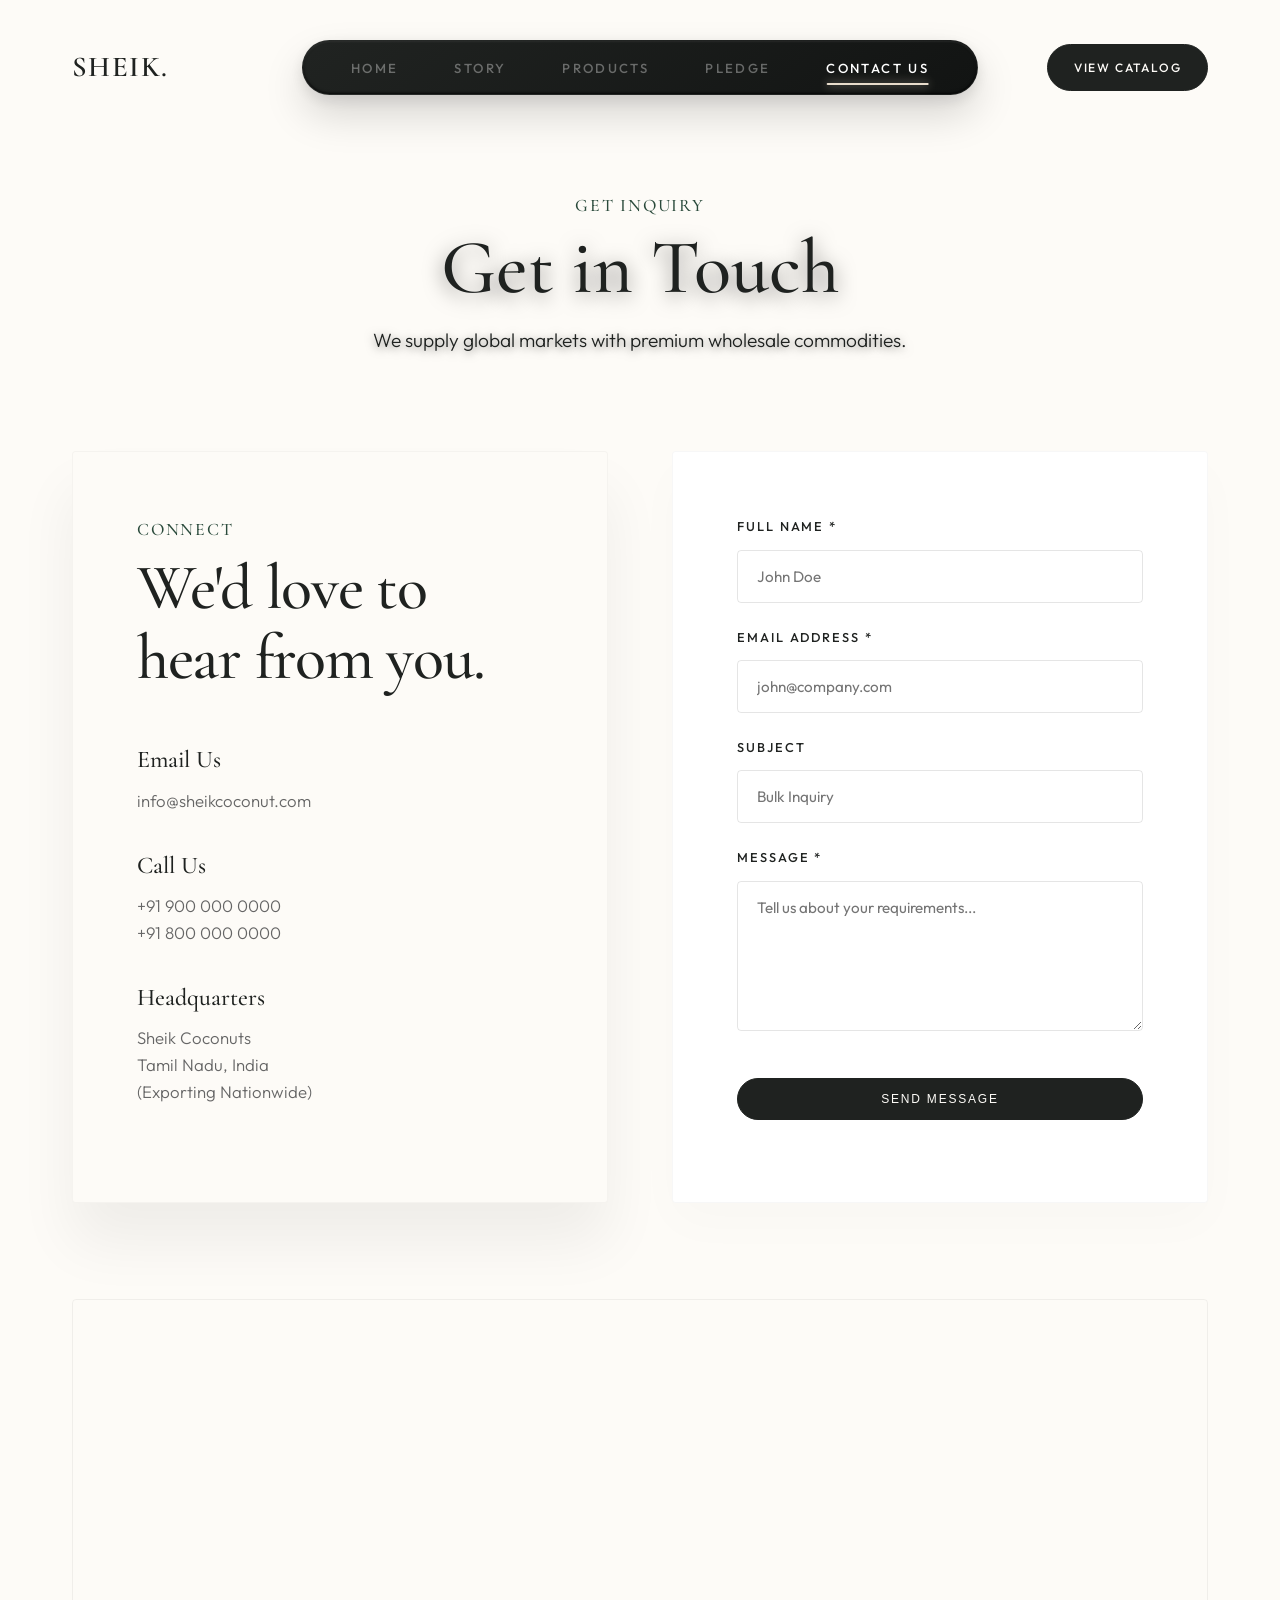
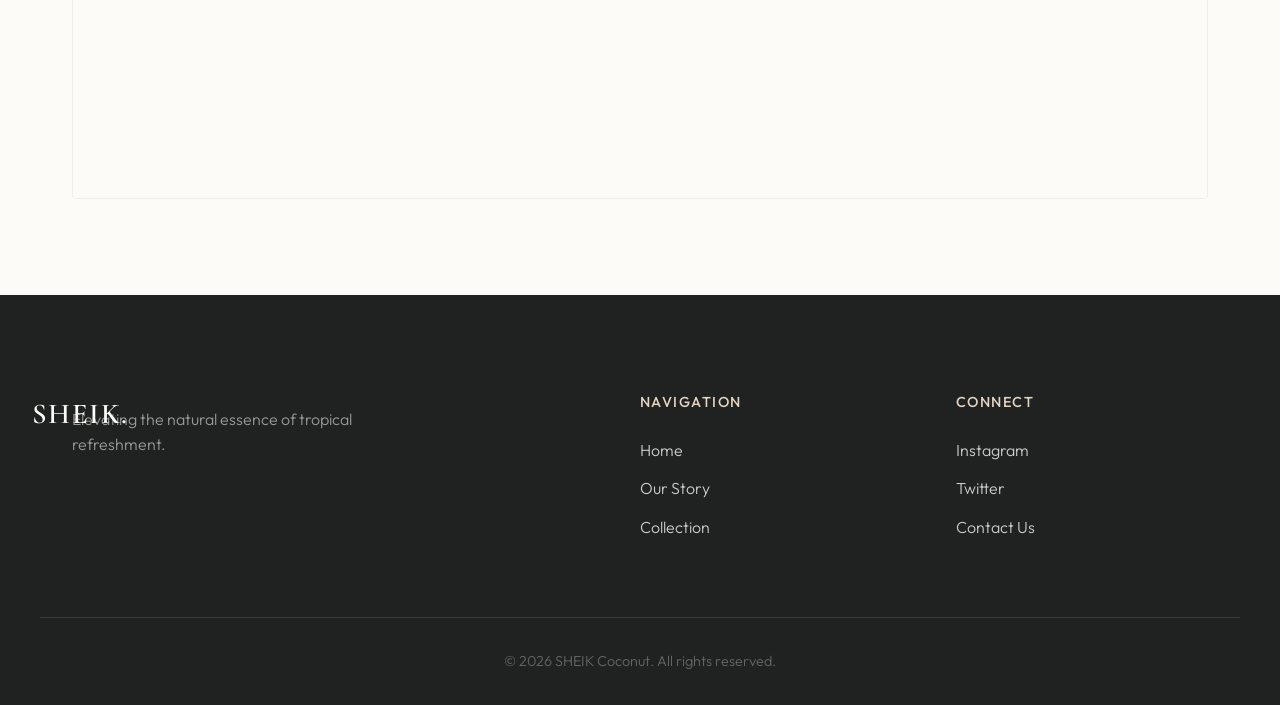
==== contact.html @ ab348db4 "new website sheik coconut" ====
<!DOCTYPE html>
<html lang="en">
<head>
    <meta charset="UTF-8">
    <meta name="viewport" content="width=device-width, initial-scale=1.0">
    <title>Contact Us — SHEIK Coconut</title>
    <meta name="description" content="Get in touch with Sheik Coconut for bulk orders, wholesale inquiries, and partnerships.">
    <!-- Google Fonts for Typography -->
    <link rel="preconnect" href="https://fonts.googleapis.com">
    <link rel="preconnect" href="https://fonts.gstatic.com" crossorigin>
    <link href="https://fonts.googleapis.com/css2?family=Cormorant+Garamond:wght@300;400;500;600;700&family=Outfit:wght@300;400;500;600&display=swap" rel="stylesheet">
    <link rel="stylesheet" href="style.css">
    <style>
        .contact-hero {
            padding: 12rem 0 6rem 0;
            background-color: var(--clr-bg);
            text-align: center;
        }
        .contact-grid {
            display: grid;
            grid-template-columns: 1fr 1fr;
            gap: 4rem;
            margin-bottom: 6rem;
        }
        .contact-info {
            padding: 4rem;
            background-color: #fdfbf7;
            border-radius: 4px;
            border: 1px solid rgba(0,0,0,0.03);
            text-align: left;
        }
        .contact-form {
            padding: 4rem;
            background-color: #fff;
            border-radius: 4px;
            border: 1px solid rgba(0,0,0,0.03);
            box-shadow: 0 20px 50px rgba(0,0,0,0.02);
        }
        .form-group {
            margin-bottom: 1.5rem;
            text-align: left;
        }
        .form-group label {
            display: block;
            font-family: var(--font-body);
            font-size: 0.8rem;
            text-transform: uppercase;
            letter-spacing: 0.15em;
            color: var(--clr-text);
            margin-bottom: 0.8rem;
            font-weight: 500;
        }
        .form-control {
            width: 100%;
            padding: 1rem 1.2rem;
            border: 1px solid rgba(0,0,0,0.1);
            border-radius: 4px;
            font-family: var(--font-body);
            font-size: 0.95rem;
            background-color: transparent;
            transition: border-color var(--trans-default), box-shadow var(--trans-default);
            color: var(--clr-text);
        }
        .form-control:focus {
            outline: none;
            border-color: var(--clr-accent);
            box-shadow: 0 0 0 3px rgba(34, 46, 38, 0.05); /* accent color glow */
        }
        textarea.form-control {
            min-height: 150px;
            resize: vertical;
        }
        .map-container {
            width: 100%;
            height: 500px;
            border-radius: 4px;
            overflow: hidden;
            margin-bottom: 6rem;
            border: 1px solid rgba(0,0,0,0.05);
        }
        .map-container iframe {
            width: 100%;
            height: 100%;
            border: none;
        }
        .contact-details-list {
            list-style: none;
            padding: 0;
            margin: 0;
            margin-top: 3rem;
        }
        .contact-details-list li {
            margin-bottom: 2rem;
            font-size: 1.05rem;
            color: #666;
            line-height: 1.6;
        }
        .contact-details-list strong {
            color: var(--clr-text);
            font-family: var(--font-heading);
            font-size: 1.5rem;
            font-weight: 500;
            display: block;
            margin-bottom: 0.5rem;
        }
        .submit-btn {
            width: 100%;
            text-align: center;
            cursor: pointer;
            margin-top: 1rem;
        }
        .success-msg, .error-msg {
            display: none;
            padding: 1rem;
            margin-bottom: 1.5rem;
            border-radius: 4px;
            font-size: 0.9rem;
            text-align: center;
        }
        .success-msg { background-color: #e6f4ea; color: #1e4620; border: 1px solid #cce8d6; }
        .error-msg { background-color: #fce8e6; color: #c5221f; border: 1px solid #fad2cf; }
        
        @media (max-width: 900px) {
            .contact-grid { grid-template-columns: 1fr; gap: 2rem; }
            .contact-info, .contact-form { padding: 2.5rem 1.5rem; }
            .contact-hero { padding: 10rem 0 4rem 0; }
        }
    </style>
</head>
<body>

    <!-- Header -->
    <header class="site-header">
        <div class="header-container">
            <div class="logo">
                <a href="index.html">SHEIK.</a>
            </div>
            <nav class="pill-nav">
                <ul>
                    <li><a href="index.html">Home</a></li>
                    <li><a href="story.html">Story</a></li>
                    <li><a href="product.html">Products</a></li>
                    <li><a href="companyValue.html">Pledge</a></li>
                    <li><a href="contact.html" class="active">Contact Us</a></li>
                </ul>
            </nav>
            <div class="header-cta">
                <a href="product.html" class="btn-primary">View Catalog</a>
            </div>
        </div>
    </header>

    <main>
        <section class="contact-hero">
            <div class="container text-center">
                <span class="eyebrow fade-up">Get Inquiry</span>
                <h1 class="hero-title fade-up delay-1">Get in Touch</h1>
                <p class="hero-subtitle fade-up delay-2">We supply global markets with premium wholesale commodities.</p>
            </div>
        </section>

        <section class="contact-section scroll-reveal fade-up delay-3">
            <div class="container">
                <div class="contact-grid">
                    
                    <!-- Contact Information -->
                    <div class="contact-info soft-shadow">
                        <span class="eyebrow">Connect</span>
                        <h2 class="section-title">We'd love to hear from you.</h2>
                        <ul class="contact-details-list">
                            <li>
                                <div>
                                    <strong>Email Us</strong>
                                    info@sheikcoconut.com<br>
                                </div>
                            </li>
                            <li>
                                <div>
                                    <strong>Call Us</strong>
                                    +91 900 000 0000<br>
                                    +91 800 000 0000
                                </div>
                            </li>
                            <li>
                                <div>
                                    <strong>Headquarters</strong>
                                    Sheik Coconuts<br>
                                   Tamil Nadu, India<br>
                                    (Exporting Nationwide)
                                </div>
                            </li>
                        </ul>
                    </div>

                    <!-- Contact Form -->
                    <div class="contact-form">
                        <div id="form-messages"></div>
                        <form id="contactForm" action="contact.php" method="POST">
                            <div class="form-group">
                                <label for="name">Full Name *</label>
                                <input type="text" id="name" name="name" class="form-control" required placeholder="John Doe">
                            </div>
                            <div class="form-group">
                                <label for="email">Email Address *</label>
                                <input type="email" id="email" name="email" class="form-control" required placeholder="john@company.com">
                            </div>
                            <div class="form-group">
                                <label for="subject">Subject</label>
                                <input type="text" id="subject" name="subject" class="form-control" placeholder="Bulk Inquiry">
                            </div>
                            <div class="form-group">
                                <label for="message">Message *</label>
                                <textarea id="message" name="message" class="form-control" required placeholder="Tell us about your requirements..."></textarea>
                            </div>
                            <button type="submit" class="btn-primary submit-btn">Send Message</button>
                        </form>
                    </div>

                </div>

                <!-- Google Maps Embed pinned location -->
                <div class="map-container scroll-reveal">
                    <!-- Embedded Kerala Location - generic beautiful mapping -->
                    <iframe src="https://www.google.com/maps/embed?pb=!1m18!1m12!1m3!1d4013063.268713214!2d74.19519119643444!3d10.536768783477839!2m3!1f0!2f0!3f0!3m2!1i1024!2i768!4f13.1!3m3!1m2!1s0x3b0812ffd49cdb11%3A0x7e8ede071422baa8!2sKerala!5e0!3m2!1sen!2sin!4v1700000000000!5m2!1sen!2sin" allowfullscreen="" loading="lazy" referrerpolicy="no-referrer-when-downgrade"></iframe>
                </div>

            </div>
        </section>

    </main>

    <!-- Footer -->
    <footer class="site-footer">
        <div class="container footer-grid">
            <div class="footer-brand">
                <div class="logo">SHEIK.</div>
                <p>Elevating the natural essence of tropical refreshment.</p>
            </div>
            <div class="footer-links">
                <h4>Navigation</h4>
                <ul>
                    <li><a href="index.html">Home</a></li>
                    <li><a href="story.html">Our Story</a></li>
                    <li><a href="product.html">Collection</a></li>
                </ul>
            </div>
            <div class="footer-contact">
                <h4>Connect</h4>
                <ul>
                    <li><a href="#">Instagram</a></li>
                    <li><a href="#">Twitter</a></li>
                    <li><a href="contact.html">Contact Us</a></li>
                </ul>
            </div>
        </div>
        <div class="container footer-bottom">
            <p>&copy; 2026 SHEIK Coconut. All rights reserved.</p>
        </div>
    </footer>

    <script src="main.js"></script>
    <script>
        // Simple form submission script with UX feedback
        const form = document.getElementById('contactForm');
        const formMessages = document.getElementById('form-messages');

        form.addEventListener('submit', function(e) {
            e.preventDefault();
            const formData = new FormData(form);

            fetch('contact.php', {
                method: 'POST',
                body: formData
            })
            .then(response => response.text())
            .then(data => {
                formMessages.innerHTML = '<div class="success-msg" style="display:block;">Thank you! Your message has been sent successfully. We will get back to you shortly.</div>';
                form.reset();
            })
            .catch(error => {
                formMessages.innerHTML = '<div class="error-msg" style="display:block;">Sorry, there was an error sending your message. Please try again later.</div>';
            });
        });
    </script>
</body>
</html>
---- style.css ----
/* ==========================================================================
   CSS Variables & Global Settings
   ========================================================================== */
   :root {
    /* Colors */
    --clr-bg: #FDFBF7;
    --clr-bg-dark: #1F2220;
    --clr-text: #1F2220;
    --clr-text-light: #FDFBF7;
    --clr-accent: #2A4A3B; /* Tropical Green */
    --clr-sand: #E6D5C3;
    --clr-earth: #4A3728;
    
    /* Typography */
    --font-heading: 'Cormorant Garamond', serif;
    --font-body: 'Outfit', sans-serif;
    
    /* Spacing & Sizes */
    --section-pad: 8rem 0;
    --container-w: 1200px;
    
    /* Transitions */
    --ease-smooth: cubic-bezier(0.25, 1, 0.5, 1);
    --trans-default: 0.4s var(--ease-smooth);
    --trans-slow: 0.8s var(--ease-smooth);
}

/* ==========================================================================
   Reset & Base Styles
   ========================================================================== */
* {
    margin: 0;
    padding: 0;
    box-sizing: border-box;
}

html {
    scroll-behavior: smooth;
    scroll-padding-top: 120px;
    font-size: 16px;
}

body {
    background-color: var(--clr-bg);
    color: var(--clr-text);
    font-family: var(--font-body);
    font-weight: 300;
    line-height: 1.6;
    overflow-x: hidden;
    -webkit-font-smoothing: antialiased;
}

h1, h2, h3, h4, .logo, .eyebrow {
    font-family: var(--font-heading);
    font-weight: 500;
}

a {
    text-decoration: none;
    color: inherit;
}

ul {
    list-style: none;
}

.container {
    max-width: var(--container-w);
    margin: 0 auto;
    padding: 0 2rem;
}

.section-spacing {
    padding: var(--section-pad);
}

.dark-bg {
    background-color: var(--clr-bg-dark);
    color: var(--clr-text-light);
}

/* ==========================================================================
   Typography Classes
   ========================================================================== */
.section-title {
    font-size: clamp(2.5rem, 5vw, 4rem);
    line-height: 1.1;
    margin-bottom: 1.5rem;
    letter-spacing: -0.02em;
}

.eyebrow {
    display: block;
    font-size: 1.1rem;
    color: var(--clr-accent);
    text-transform: uppercase;
    letter-spacing: 0.1em;
    margin-bottom: 0.5rem;
}
.dark-bg .eyebrow {
    color: var(--clr-sand);
}

.section-body {
    font-size: 1.1rem;
    color: #555;
    margin-bottom: 2rem;
    max-width: 500px;
}

/* ==========================================================================
   Header & Premium Pill Navigation
   ========================================================================== */
.site-header {
    position: fixed;
    top: 0;
    left: 0;
    width: 100%;
    padding: 2.5rem 0;
    z-index: 1000;
    transition: padding var(--trans-default);
    pointer-events: none; /* Let clicks pass behind header spacing */
}

.site-header.scrolled {
    padding: 1.5rem 0;
}

.header-container {
    max-width: var(--container-w);
    margin: 0 auto;
    padding: 0 2rem;
    display: flex;
    justify-content: center; /* Absolutely center the pill */
    align-items: center;
    position: relative;
    pointer-events: auto; /* Re-enable clicks for items inside */
}

/* Float logo completely left */
.logo {
    font-family: var(--font-heading);
    font-size: 1.8rem;
    font-weight: 600;
    letter-spacing: 0.05em;
    position: absolute;
    left: 2rem;
}

.logo a {
    color: var(--clr-text);
    text-decoration: none;
    transition: color var(--trans-default);
}

/* Premium Pill Style Container */
.pill-nav {
    background: linear-gradient(145deg, rgba(28, 31, 29, 0.98) 0%, rgba(13, 15, 14, 0.98) 100%);
    backdrop-filter: blur(25px);
    -webkit-backdrop-filter: blur(25px);
    border-radius: 50px;
    padding: 0.85rem 3rem;
    box-shadow: 
        inset 0 1px 2px rgba(255, 255, 255, 0.08), /* soft top reflection */
        inset 0 -1px 3px rgba(0, 0, 0, 0.8), /* dark bottom edge depth */
        0 20px 40px rgba(0, 0, 0, 0.15), /* drop shadow */
        0 5px 15px rgba(0, 0, 0, 0.1);
    border: 1px solid rgba(255, 255, 255, 0.04);
}

.pill-nav ul {
    display: flex;
    gap: 3.5rem;
    list-style: none;
    align-items: center;
    margin: 0;
    padding: 0;
}

.pill-nav a {
    font-family: var(--font-body);
    font-size: 0.82rem;
    font-weight: 500;
    text-transform: uppercase;
    letter-spacing: 0.18em;
    color: rgba(255, 255, 255, 0.35); /* Dim inactive state */
    text-decoration: none;
    position: relative;
    padding: 0.5rem 0;
    transition: color 0.4s cubic-bezier(0.25, 1, 0.5, 1);
}

/* Luxury active state highlight (Glowing under-tab) */
.pill-nav a::after {
    content: '';
    position: absolute;
    bottom: -1px;
    left: 50%;
    transform: translateX(-50%);
    width: 0;
    height: 2px;
    background: #E8DCCB; /* Soft warm-sand glow matching Sheik luxury constraints */
    box-shadow: 0 0 10px rgba(232, 220, 203, 0.7);
    transition: width 0.4s cubic-bezier(0.25, 1, 0.5, 1), opacity 0.4s;
    opacity: 0;
    border-radius: 2px;
}

.pill-nav a:hover {
    color: rgba(255, 255, 255, 0.75);
}

.pill-nav a.active {
    color: #ffffff;
}

.pill-nav a.active::after,
.pill-nav a:hover::after {
    width: 100%;
    opacity: 1;
}

/* Floating CTA button right side */
.header-cta {
    position: absolute;
    right: 2rem;
}

.btn-primary {
    display: inline-block;
    padding: 0.8rem 1.6rem;
    background-color: var(--clr-text);
    color: var(--clr-bg);
    border: 1px solid var(--clr-text);
    font-size: 0.75rem;
    font-weight: 500;
    text-transform: uppercase;
    letter-spacing: 0.15em;
    border-radius: 50px;
    transition: all 0.4s var(--ease-smooth);
    text-decoration: none;
}

.btn-primary:hover {
    background-color: transparent;
    color: var(--clr-text);
    transform: translateY(-2px);
}

/* Pages using dark heroes override the logo and CTA styling easily: */
.dark-header .logo a { color: var(--clr-bg); }
.dark-header .btn-primary { background-color: var(--clr-bg); color: var(--clr-text); border-color: var(--clr-bg); }
.dark-header .btn-primary:hover { background-color: transparent; color: var(--clr-bg); }

/* Responsive adjustments */
@media (max-width: 1150px) {
    .header-cta { display: none; } /* Hide CTA to prevent nav collision */
    .pill-nav { padding: 0.85rem 2rem; }
    .pill-nav ul { gap: 2rem; }
}

@media (max-width: 800px) {
    .pill-nav { padding: 0.8rem 1.2rem; }
    .pill-nav ul { gap: 1.2rem; }
    .pill-nav a { font-size: 0.65rem; letter-spacing: 0.12em; }
}

@media (max-width: 600px) {
    .logo { display: none; } /* Complete focus on the elegant pill on tiny screens */
    .header-container { padding: 0 1rem; }
}

/* ==========================================================================
   Hero & Canvas Sequence
   ========================================================================== */
/* The hero container determines how long the scroll animation lasts */
.hero {
    height: 500vh; /* Adjust length of scroll sequence */
    position: relative;
}

/* Canvas is pinned to screen while scrolling through hero */
.canvas-container {
    position: sticky;
    top: 0;
    left: 0;
    width: 100%;
    height: 100vh;
    overflow: hidden;
    background-color: var(--clr-bg);
    z-index: 1;
}

/* Add a very subtle overlay so text pops better on imagery */
.canvas-container::after {
    content: '';
    position: absolute;
    inset: 0;
    background: linear-gradient(180deg, rgba(0,0,0,0.3) 0%, rgba(0,0,0,0.05) 50%, rgba(0,0,0,0.4) 100%);
    pointer-events: none;
    z-index: 2;
}

#hero-canvas {
    width: 100%;
    height: 100%;
    object-fit: cover;
    display: block;
}

.hero-content-wrapper {
    position: fixed;
    top: 0;
    left: 0;
    width: 100%;
    height: 100vh;
    pointer-events: none;
    z-index: 10;
}

.hero-text-block {
    position: absolute;
    top: 30%;
    left: 10%;
    color: #fff;
    opacity: 0;
    transform: translateY(30px);
    transition: opacity 0.6s ease-out, transform 0.6s ease-out;
    max-width: 500px;
}

.hero-text-block.visible {
    opacity: 1;
    transform: translateY(0);
}

.hero-title {
    font-size: clamp(3rem, 6vw, 5rem);
    line-height: 1.05;
    margin-bottom: 1rem;
    text-shadow: 0 4px 20px rgba(0,0,0,0.5);
}

.hero-title-small {
    font-size: clamp(2rem, 4vw, 3rem);
    line-height: 1.1;
    margin-bottom: 0.5rem;
    text-shadow: 0 2px 10px rgba(0,0,0,0.5);
}

.hero-subtitle {
    font-size: 1.2rem;
    font-weight: 300;
    text-shadow: 0 2px 10px rgba(0,0,0,0.5);
}

/* Positioning variants for different sequence frames */
.hero-text-block.bottom-right {
    top: auto;
    bottom: 20%;
    left: auto;
    right: 10%;
    text-align: right;
}

.scroll-indicator {
    position: absolute;
    bottom: 40px;
    left: 50%;
    transform: translateX(-50%);
    z-index: 10;
    color: #fff;
    font-size: 0.8rem;
    text-transform: uppercase;
    letter-spacing: 0.2em;
    display: flex;
    flex-direction: column;
    align-items: center;
    gap: 15px;
    opacity: 0.8;
}

.scroll-line {
    width: 1px;
    height: 60px;
    background-color: rgba(255,255,255,0.3);
    position: relative;
    overflow: hidden;
}

.scroll-line::after {
    content: '';
    position: absolute;
    top: 0;
    left: 0;
    width: 100%;
    height: 30%;
    background-color: #fff;
    animation: scrollLine 2s cubic-bezier(0.77, 0, 0.175, 1) infinite;
}

@keyframes scrollLine {
    0% { transform: translateY(-100%); }
    100% { transform: translateY(300%); }
}

/* ==========================================================================
   Layout Styles (About, Product, Company)
   ========================================================================== */
.dual-col {
    display: grid;
    grid-template-columns: 1fr 1fr;
    gap: 6rem;
    align-items: center;
}

.link-btn {
    display: inline-block;
    padding-bottom: 0.3rem;
    border-bottom: 1px solid var(--clr-text);
    text-transform: uppercase;
    font-size: 0.9rem;
    letter-spacing: 0.1em;
    transition: color var(--trans-default), border-color var(--trans-default);
}

.link-btn:hover {
    color: var(--clr-accent);
    border-color: var(--clr-accent);
}

/* Glassmorphism Panel */
.glass-panel {
    background: rgba(255, 255, 255, 0.4);
    backdrop-filter: blur(20px);
    -webkit-backdrop-filter: blur(20px);
    border: 1px solid rgba(255, 255, 255, 0.5);
    padding: 4rem;
    border-radius: 2px;
    box-shadow: 0 20px 40px rgba(0, 0, 0, 0.05);
    position: relative;
    z-index: 2;
    aspect-ratio: 4/5;
    display: flex;
    align-items: center;
    justify-content: center;
    text-align: center;
}

.visual-inner h3 {
    font-size: 4rem;
    color: var(--clr-accent);
}

.about-visual {
    position: relative;
}

.decoration-circle {
    position: absolute;
    top: -10%;
    right: -10%;
    width: 300px;
    height: 300px;
    border-radius: 50%;
    background: linear-gradient(135deg, var(--clr-sand) 0%, transparent 100%);
    opacity: 0.4;
    z-index: 1;
}

/* Products Grid */
.products-grid {
    display: grid;
    grid-template-columns: repeat(auto-fit, minmax(400px, 1fr));
    gap: 3rem;
    margin-top: 5rem;
}

.product-card {
    position: relative;
    cursor: pointer;
}

.card-image-wrapper {
    width: 100%;
    aspect-ratio: 3/4;
    overflow: hidden;
    margin-bottom: 2rem;
    background-color: #2C2C2C; /* Placeholder for image */
    position: relative;
}

.mock-product {
    width: 100%;
    height: 100%;
    background-size: cover;
    background-position: center;
    transition: transform 0.8s var(--ease-smooth);
}

.product-card:hover .mock-product {
    transform: scale(1.05);
}

/* Placeholder gradients for products */
.pure-edition { background: linear-gradient(45deg, #1A201A, #3A4A3A); }
.reserve-edition { background: linear-gradient(45deg, #2C201A, #4A3A2A); }

.card-title {
    font-size: 2rem;
    margin-bottom: 0.5rem;
}

.card-desc {
    color: #999;
    margin-bottom: 1.5rem;
}

.card-action {
    font-size: 0.8rem;
    text-transform: uppercase;
    letter-spacing: 0.1em;
    position: relative;
    padding-bottom: 4px;
}

.card-action::after {
    content: '';
    position: absolute;
    bottom: 0;
    left: 0;
    width: 0;
    height: 1px;
    background-color: var(--clr-sand);
    transition: width var(--trans-default);
}

.product-card:hover .card-action::after {
    width: 100%;
}

/* ==========================================================================
   Company Pledge / Values Section (Editorial Asymmetry)
   ========================================================================== */
.pledge-editorial-section {
    position: relative;
    background-color: var(--clr-bg);
    overflow: hidden;
    padding-bottom: 8rem;
}

.pledge-editorial-container {
    display: flex;
    flex-direction: column;
    align-items: flex-end; /* Aligns the text box to the right */
    position: relative;
}

/* Image acts as a full-width banner so it isn't cropped */
.pledge-image-block {
    position: relative;
    width: 100%;
    z-index: 1;
}

.pledge-img {
    width: 100%;
    height: auto; /* Uses proper aspect ratio of the image natively */
    display: block;
    border-radius: 4px; /* Optional subtle curve for elegance */
}

/* Accent block shifts position slightly to match new layout */
.pledge-img-accent {
    position: absolute;
    top: -20px;
    right: -20px;
    width: 200px;
    height: 200px;
    background-color: var(--clr-sand);
    z-index: -1;
}

/* Offset text block heavily upwards overlapping bottom-right of the image */
.pledge-text-block {
    position: relative;
    z-index: 2;
    margin-top: -12rem; /* Drags it up over the image */
    margin-right: 0;
    width: 90%;
    max-width: 700px;
}

.pledge-text-inner {
    background-color: rgba(253, 251, 247, 0.95);
    backdrop-filter: blur(20px);
    -webkit-backdrop-filter: blur(20px);
    padding: 5rem 4rem;
    border: 1px solid rgba(0,0,0,0.03);
}

.pledge-intro {
    font-size: 1.15rem;
    color: #666;
    margin-bottom: 3.5rem;
    line-height: 1.7;
}

/* Hover Expanding Grid */
.pledge-list {
    display: flex;
    flex-direction: column;
}

.pledge-list-item {
    display: flex;
    gap: 2.5rem;
    padding: 2.5rem 0;
    border-top: 1px solid rgba(0,0,0,0.1);
    transition: transform var(--trans-default), opacity var(--trans-default);
    cursor: default;
}

.pledge-list-item:nth-last-child(1) {
    border-bottom: 1px solid rgba(0,0,0,0.1);
}

.pledge-number {
    font-family: var(--font-heading);
    font-size: 1.6rem;
    color: var(--clr-sand);
    font-weight: 500;
    transition: color var(--trans-default), transform var(--trans-default);
}

.pledge-item-content {
    flex: 1;
}

.pledge-item-content h4 {
    font-size: 1.4rem;
    color: var(--clr-text);
    margin-bottom: 0.8rem;
    transition: color var(--trans-default);
}

.pledge-item-content p {
    font-size: 1rem;
    color: #777;
    line-height: 1.6;
}

/* Interactions */
.pledge-list:hover .pledge-list-item {
    opacity: 0.4;
}

.pledge-list .pledge-list-item:hover {
    opacity: 1;
    transform: translateX(10px);
}

.pledge-list-item:hover .pledge-number {
    color: var(--clr-accent);
    transform: scale(1.1);
}

.pledge-list-item:hover .pledge-item-content h4 {
    color: var(--clr-accent);
}

@media (max-width: 900px) {
    .pledge-editorial-container {
        grid-template-columns: 1fr;
    }
    
    .pledge-text-block {
        margin-left: 0;
        margin-top: -5rem;
    }
    
    .pledge-text-inner {
        padding: 3rem 2rem;
    }
}

/* ==========================================================================
   Footer
   ========================================================================== */
.site-footer {
    background-color: var(--clr-bg-dark);
    color: var(--clr-text-light);
    padding: 6rem 0 2rem;
}

.footer-grid {
    display: grid;
    grid-template-columns: 2fr 1fr 1fr;
    gap: 4rem;
    margin-bottom: 4rem;
}

.footer-brand p {
    margin-top: 1rem;
    color: #999;
    max-width: 300px;
}

.footer-links h4, .footer-contact h4 {
    font-family: var(--font-body);
    text-transform: uppercase;
    letter-spacing: 0.1em;
    font-size: 0.9rem;
    margin-bottom: 1.5rem;
    color: var(--clr-sand);
}

.footer-links ul li, .footer-contact ul li {
    margin-bottom: 0.8rem;
}

.footer-links a, .footer-contact a {
    color: #ccc;
    transition: color var(--trans-default);
}

.footer-links a:hover, .footer-contact a:hover {
    color: #fff;
}

.footer-bottom {
    padding-top: 2rem;
    border-top: 1px solid rgba(255,255,255,0.1);
    text-align: center;
    color: #666;
    font-size: 0.9rem;
}

/* ==========================================================================
   Animations & Scroll Reveals
   ========================================================================== */
.scroll-reveal {
    opacity: 0;
    transform: translateY(40px);
    transition: opacity 1s var(--ease-smooth), transform 1s var(--ease-smooth);
}

.scroll-reveal.in-view {
    opacity: 1;
    transform: translateY(0);
}

.delay-1 { transition-delay: 0.2s; }
.right-delay { transition-delay: 0.3s; }

.float-anim {
    animation: floating 6s ease-in-out infinite;
}

@keyframes floating {
    0% { transform: translateY(0px); }
    50% { transform: translateY(-15px); }
    100% { transform: translateY(0px); }
}

/* ==========================================================================
   Story Page Styles (story.html)
   ========================================================================== */
.story-hero {
    position: relative;
    width: 100%;
    height: 90vh;
    min-height: 600px;
    display: flex;
    align-items: center;
    justify-content: center;
    overflow: hidden;
}

.video-container {
    position: absolute;
    top: 0;
    left: 0;
    width: 100%;
    height: 100%;
    z-index: 1;
}

#story-video {
    width: 100%;
    height: 100%;
    object-fit: cover;
}

.video-overlay {
    position: absolute;
    inset: 0;
    background: linear-gradient(180deg, rgba(31,34,32,0.4) 0%, rgba(31,34,32,0.2) 50%, rgba(31,34,32,0.8) 100%);
    z-index: 2;
}

.static-hero {
    position: relative;
    z-index: 10;
    pointer-events: auto;
    width: 100%;
    height: auto;
}

.text-center { text-align: center; }
.text-left { text-align: left; }
.mx-auto { margin-left: auto; margin-right: auto; }
.mt-3 { margin-top: 1.5rem; }
.mt-4 { margin-top: 3rem; }
.mb-2 { margin-bottom: 1rem; }
.mb-4 { margin-bottom: 3rem; }
.pt-2 { padding-top: 1.5rem; }
.pb-4 { padding-bottom: 3rem; }
.italic { font-style: italic; }

.fade-up {
    opacity: 0;
    transform: translateY(30px);
    animation: fadeUpAnim 1.2s var(--ease-smooth) forwards;
}
.delay-1 { animation-delay: 0.2s; }
.delay-2 { animation-delay: 0.4s; }
.delay-3 { animation-delay: 0.6s; }

@keyframes fadeUpAnim {
    to { opacity: 1; transform: translateY(0); }
}

.editorial-text p {
    margin-bottom: 1.8rem;
    line-height: 1.8;
}

.drop-cap::first-letter {
    font-family: var(--font-heading);
    font-size: 4.5rem;
    float: left;
    line-height: 0.8;
    margin-right: 0.5rem;
    margin-top: 0.2rem;
    color: var(--clr-accent);
}

.elegant-list {
    display: grid;
    grid-template-columns: 1fr 1fr;
    gap: 2rem;
}

.elegant-list .glass-panel {
    padding: 3rem;
    aspect-ratio: auto;
    align-items: flex-start;
    justify-content: flex-start;
}

.check-list li {
    font-size: 1.2rem;
    margin-bottom: 1.2rem;
    position: relative;
    padding-left: 2rem;
}

.check-list li::before {
    content: '→';
    position: absolute;
    left: 0;
    color: var(--clr-sand);
    font-family: var(--font-heading);
}

.soft-shadow {
    box-shadow: 0 40px 60px rgba(0,0,0,0.06);
    background-color: #fff;
}

.typography-block {
    display: flex;
    flex-direction: column;
    justify-content: center;
    align-items: center;
    height: 100%;
    background: linear-gradient(135deg, var(--clr-bg) 0%, #fff 100%);
    padding: 4rem;
}

.giant-number {
    font-size: 10rem;
    line-height: 1;
    color: var(--clr-sand);
}

.giant-subtitle {
    font-family: var(--font-heading);
    font-size: 1.5rem;
    letter-spacing: 0.1em;
    text-transform: uppercase;
    color: var(--clr-accent);
}

.clean-list li {
    margin-bottom: 1.5rem;
    border-bottom: none;
    padding-bottom: 0;
}

.clean-list h4 {
    font-size: 1.3rem;
    color: var(--clr-accent);
    position: relative;
    display: inline-block;
}

.clean-list h4::after {
    content: '';
    position: absolute;
    bottom: -4px;
    left: 0;
    width: 30px;
    height: 1px;
    background-color: var(--clr-sand);
}

.manifesto-text {
    font-weight: 400;
    font-size: clamp(1.5rem, 3vw, 2.2rem);
    line-height: 1.5;
    max-width: 800px;
    margin: 0 auto;
    color: var(--clr-sand);
}

.border-bottom {
    border-bottom: 1px solid rgba(255,255,255,0.1);
}

/* ==========================================================================
   Product Page Styles (product.html)
   ========================================================================== */
.product-hero {
    position: relative;
    width: 100%;
    height: 85vh;
    min-height: 600px;
    display: flex;
    align-items: center;
    justify-content: center;
    overflow: hidden;
}

.dark-overlay {
    background: linear-gradient(180deg, rgba(20,20,20,0.6) 0%, rgba(20,20,20,0.5) 50%, rgba(20,20,20,0.9) 100%);
}

.max-w-800 {
    max-width: 800px;
    margin: 0 auto;
}

/* Wholesale Section */
.wholesale-highlight {
    padding: 5rem 0;
    border-bottom: 1px solid rgba(255,255,255,0.05);
}

.wholesale-grid {
    display: grid;
    grid-template-columns: repeat(auto-fit, minmax(300px, 1fr));
    gap: 3rem;
}

.highlight-card {
    background: rgba(255,255,255,0.03);
    border: 1px solid rgba(255,255,255,0.08);
    padding: 3.5rem 2.5rem;
    border-radius: 8px;
    transition: transform var(--trans-default), background var(--trans-default);
}

.highlight-card:hover {
    transform: translateY(-5px);
    background: rgba(255,255,255,0.06);
}

.highlight-icon {
    font-size: 2.5rem;
    color: var(--clr-sand);
    margin-bottom: 1.5rem;
    opacity: 0.8;
}

.highlight-title {
    font-size: 1.8rem;
    margin-bottom: 1rem;
    color: var(--clr-text-light);
}

/* Product Collection Rows */
.product-row {
    margin-bottom: 8rem;
}

.align-center {
    align-items: center;
}

.product-heading {
    font-size: clamp(2rem, 4vw, 3rem);
    line-height: 1.1;
    margin-bottom: 1rem;
}

/* Premium Carousel */
.carousel-container {
    width: 100%;
    aspect-ratio: 4/5;
    position: relative;
    border-radius: 8px;
    overflow: hidden;
    background: #f0f0f0;
}

.product-carousel {
    width: 100%;
    height: 100%;
    position: relative;
    overflow: hidden;
}

.carousel-track {
    display: flex;
    width: 100%;
    height: 100%;
    transition: transform 0.5s var(--ease-smooth);
}

.carousel-slide {
    min-width: 100%;
    height: 100%;
}

.carousel-slide img {
    width: 100%;
    height: 100%;
    object-fit: cover;
    object-position: center;
}

.carousel-btn {
    position: absolute;
    top: 50%;
    transform: translateY(-50%);
    background: rgba(255, 255, 255, 0.4);
    backdrop-filter: blur(5px);
    border: none;
    color: var(--clr-text);
    width: 40px;
    height: 40px;
    border-radius: 50%;
    cursor: pointer;
    display: flex;
    align-items: center;
    justify-content: center;
    font-size: 1rem;
    opacity: 0;
    transition: opacity 0.3s ease, background 0.3s ease;
}

.product-carousel:hover .carousel-btn {
    opacity: 1;
}

.carousel-btn:hover {
    background: rgba(255, 255, 255, 0.8);
}

.carousel-btn.prev {
    left: 10px;
}

.carousel-btn.next {
    right: 10px;
}

.carousel-nav {
    position: absolute;
    bottom: 20px;
    left: 50%;
    transform: translateX(-50%);
    display: flex;
    gap: 8px;
}

.carousel-dot {
    width: 8px;
    height: 8px;
    border-radius: 50%;
    background: rgba(255, 255, 255, 0.4);
    cursor: pointer;
    transition: background 0.3s ease, transform 0.3s ease;
}

.carousel-dot.active {
    background: #fff;
    transform: scale(1.3);
}

/* ==========================================================================
   3D Coverflow Carousel (index.html)
   ========================================================================== */
.coverflow-wrapper {
    overflow: hidden;
    padding: 2rem 0 4rem;
}

.coverflow-subtitle {
    margin-bottom: 3rem;
    max-width: 600px;
}

.coverflow-container {
    position: relative;
    width: 100%;
    height: 500px;
    perspective: 1200px;
    display: flex;
    justify-content: center;
    align-items: center;
    margin-top: 2rem;
}

.coverflow-track {
    position: relative;
    width: 320px;
    height: 440px;
    transform-style: preserve-3d;
}

.coverflow-card {
    position: absolute;
    top: 0;
    left: 0;
    width: 100%;
    height: 100%;
    background: rgba(30, 34, 32, 0.85);
    backdrop-filter: blur(12px);
    border: 1px solid rgba(255,255,255,0.06);
    border-radius: 16px;
    overflow: hidden;
    transition: transform 0.6s cubic-bezier(0.2, 0.8, 0.2, 1), opacity 0.6s ease, box-shadow 0.6s ease, filter 0.6s ease;
    display: flex;
    flex-direction: column;
    box-shadow: 0 15px 35px rgba(0,0,0,0.3);
    cursor: grab;
    user-select: none;
    will-change: transform, opacity;
}

.coverflow-card:active {
    cursor: grabbing;
}

.coverflow-card.active {
    box-shadow: 0 25px 60px rgba(0,0,0,0.6), 0 0 25px rgba(255,255,255,0.05); /* Premium soft glow */
    cursor: default;
}

/* Subtle Hover Lift for Active Card */
@media (hover: hover) {
    .coverflow-card.active:hover {
        transform: translateZ(20px) translateY(-8px) scale(1.02) !important; /* Forces slight popup on hover over active element */
    }
}

.cf-image-wrapper {
    width: 100%;
    height: 55%;
    position: relative;
    overflow: hidden;
    border-bottom: 1px solid rgba(255,255,255,0.05);
}

.cf-image-wrapper img {
    width: 100%;
    height: 100%;
    object-fit: cover;
    transition: transform 0.8s var(--ease-smooth);
    pointer-events: none; /* Prevents dragging the image itself instead of the card */
}

.coverflow-card.active:hover .cf-image-wrapper img {
    transform: scale(1.06);
}

.cf-content {
    padding: 1.5rem;
    flex-grow: 1;
    display: flex;
    flex-direction: column;
}

.cf-title {
    font-size: 1.4rem;
    margin-bottom: 0.4rem;
    color: var(--clr-text-light);
    letter-spacing: 0.02em;
}

.cf-desc {
    font-size: 0.9rem;
    color: rgba(255,255,255,0.6);
    margin-bottom: auto; /* Push btn to bottom */
    line-height: 1.5;
}

.cf-btn {
    align-self: flex-start;
    margin-top: 1.2rem;
    font-size: 0.85rem;
    text-transform: uppercase;
    letter-spacing: 0.08em;
    color: var(--clr-sand);
    border-bottom: 1px solid rgba(212, 196, 168, 0.4);
    padding-bottom: 3px;
    transition: color 0.3s ease, border-color 0.3s ease;
    text-decoration: none;
}

.cf-btn:hover {
    color: #fff;
    border-color: #fff;
}

.coverflow-navigation {
    display: flex;
    align-items: center;
    justify-content: center;
    gap: 2rem;
    margin-top: 1rem;
}

.cf-nav-btn {
    background: transparent;
    border: 1px solid rgba(255,255,255,0.15);
    color: #fff;
    width: 44px;
    height: 44px;
    border-radius: 50%;
    display: flex;
    align-items: center;
    justify-content: center;
    cursor: pointer;
    transition: background 0.3s, transform 0.3s, border-color 0.3s;
}

.cf-nav-btn:hover {
    background: rgba(255,255,255,0.08);
    border-color: rgba(255,255,255,0.3);
    transform: scale(1.05);
}

.cf-pagination {
    display: flex;
    gap: 10px;
}

.cf-dot {
    width: 8px;
    height: 8px;
    border-radius: 50%;
    background: rgba(255, 255, 255, 0.2);
    cursor: pointer;
    transition: background 0.3s ease, transform 0.3s ease;
}

.cf-dot.active {
    background: var(--clr-sand);
    transform: scale(1.3);
}

/* ==========================================================================
   Responsive
   ========================================================================== */
@media (max-width: 900px) {
    .dual-col, .company-grid {
        grid-template-columns: 1fr;
        gap: 4rem;
    }
    
    .footer-grid {
        grid-template-columns: 1fr 1fr;
    }
    
    .hero-title {
        font-size: 2.5rem;
    }

    .main-nav {
        display: none; /* simple hidden nav for mobile without JS for now */
    }
}

@media (max-width: 600px) {
    .footer-grid {
        grid-template-columns: 1fr;
        gap: 2rem;
    }
    
    .coverflow-container {
        height: 420px;
        perspective: 800px;
    }
    .coverflow-track {
        width: 260px;
        height: 380px;
    }
    .cf-title {
        font-size: 1.2rem;
    }
    
    .section-spacing {
        padding: 4rem 0;
    }
    
    .hero-text-block {
        left: 5%;
        right: 5%;
        top: 20%;
    }
    .hero-text-block.bottom-right {
        bottom: 15%;
    }
}
.visual-panel {
    position: relative;
    overflow: hidden;
    border-radius: 16px;
    aspect-ratio: 4/5;
    width: 100%;
    display: block;
    box-shadow: 0 30px 60px rgba(0, 0, 0, 0.12);
}

.coconut-img {
    position: absolute;
    top: 0;
    left: 0;
    width: 100%;
    height: 100%;
    object-fit: cover;
    object-position: center;
    display: block;
    transition: transform 0.8s var(--ease-smooth);
}

.visual-panel:hover .coconut-img {
    transform: scale(1.04);
}

/* Badge overlay — resets all inherited .glass-panel sizing */
.visual-inner.glass-panel {
    position: absolute;
    bottom: 28px;
    left: 28px;
    /* Override base glass-panel layout overrides */
    aspect-ratio: unset;
    padding: 1.2rem 1.8rem;
    display: inline-flex;
    flex-direction: column;
    align-items: flex-start;
    justify-content: flex-start;
    border-radius: 8px;
    z-index: 3;
}

.visual-inner.glass-panel h3 {
    font-size: 2.2rem;
    line-height: 1;
    color: var(--clr-accent);
    margin-bottom: 0.1rem;
}

.visual-inner.glass-panel p {
    font-size: 0.85rem;
    text-transform: uppercase;
    letter-spacing: 0.1em;
    color: var(--clr-text);
    margin: 0;
}
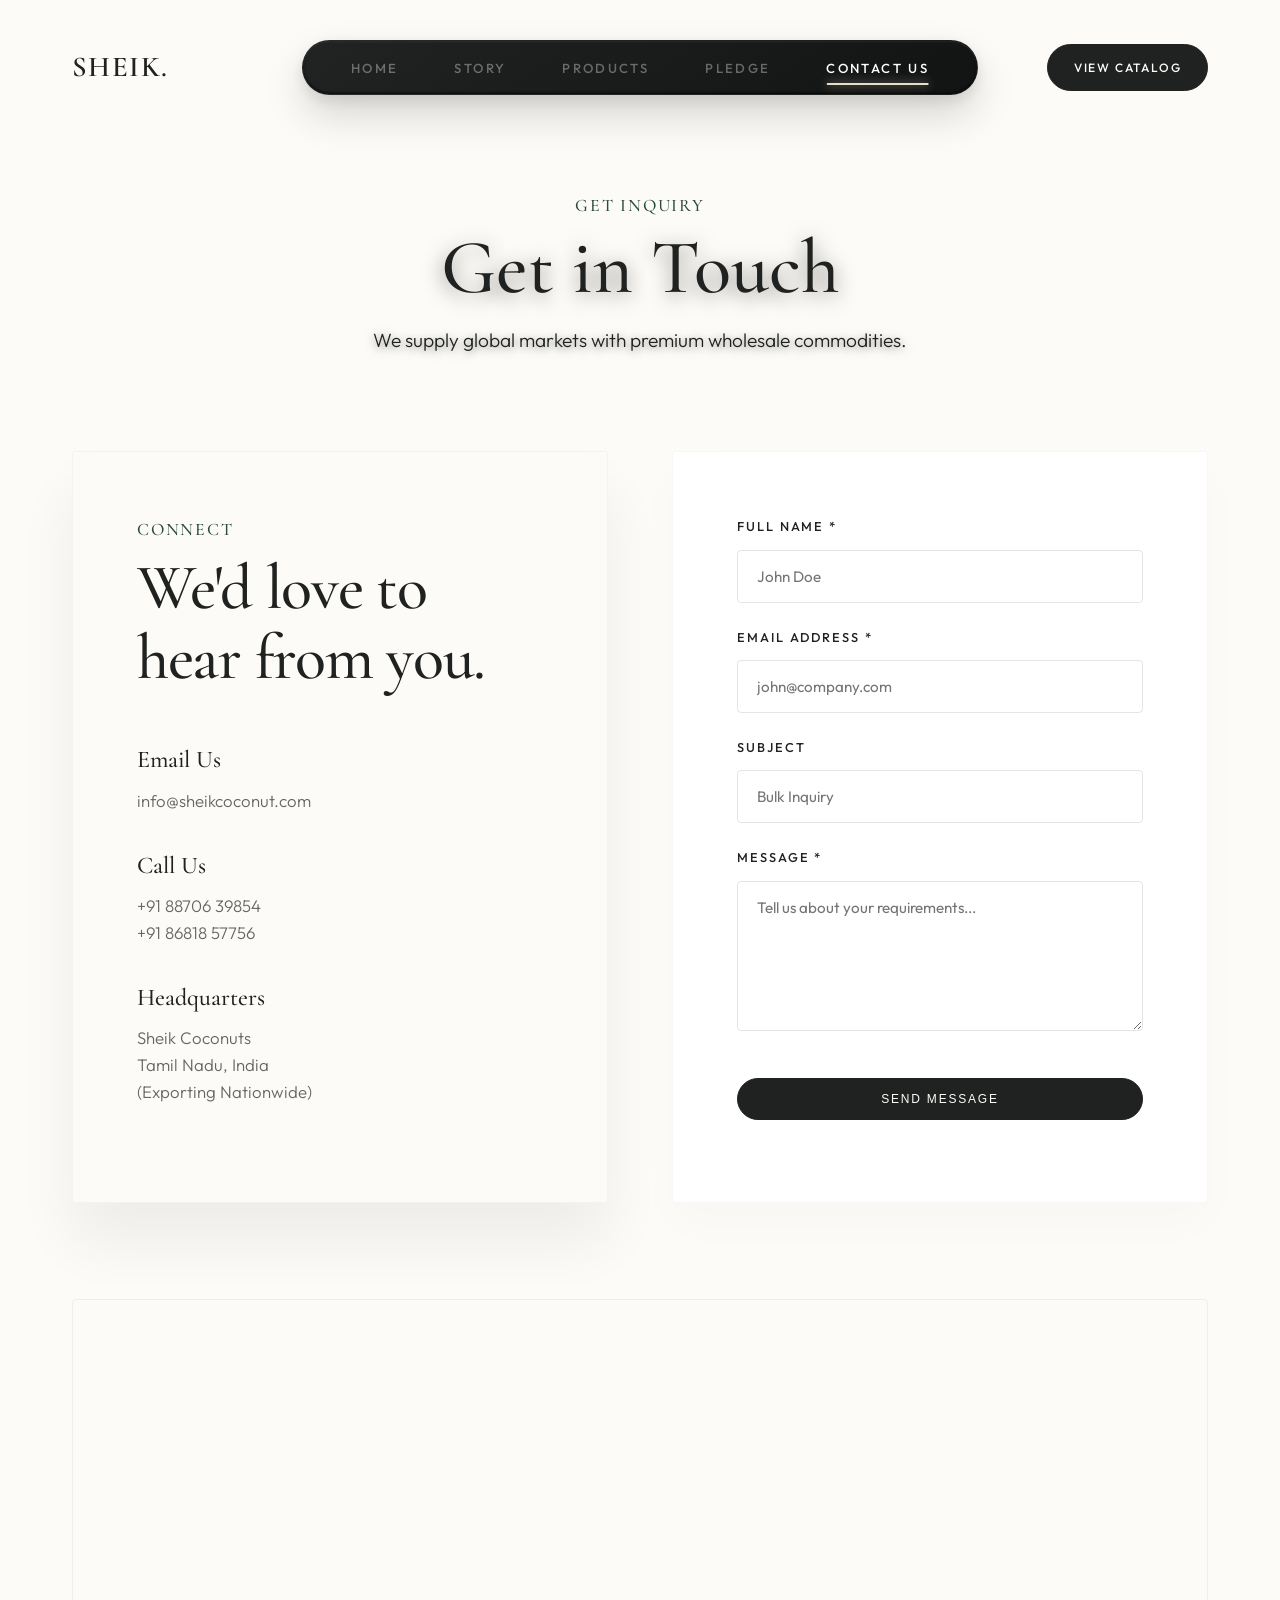
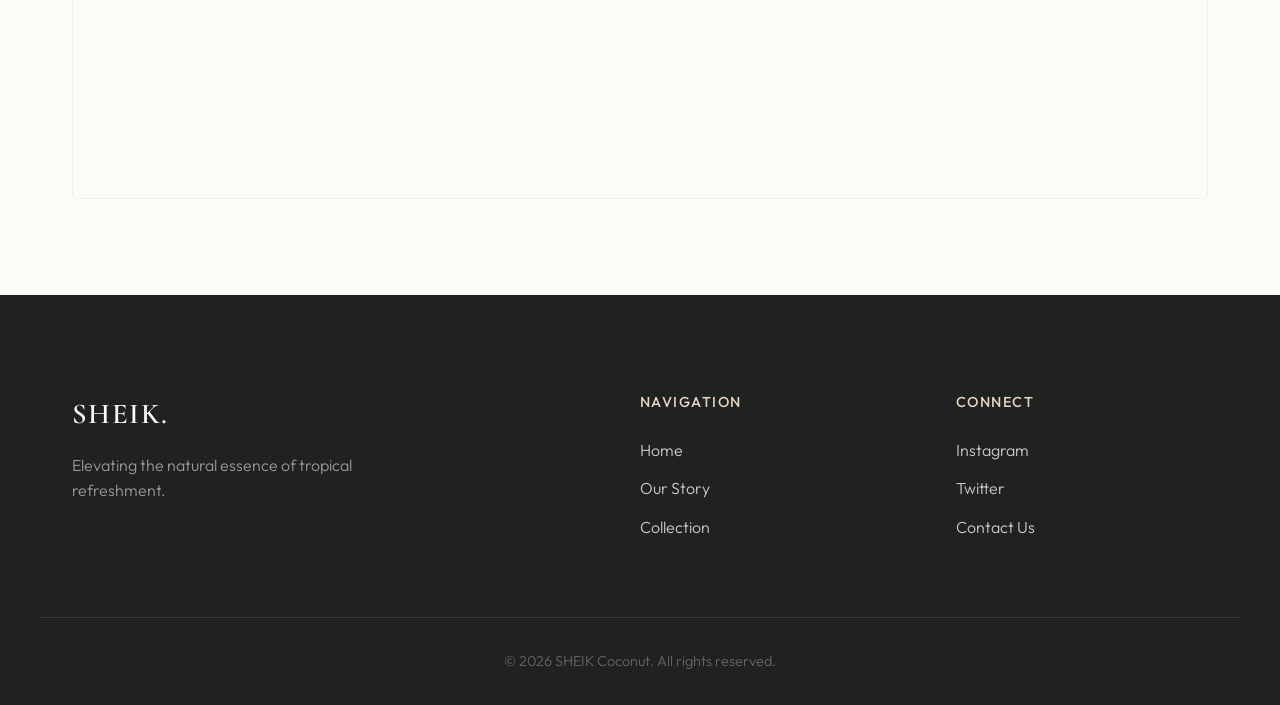
==== commit 0902e8c7: "Contact number added" ====
--- a/contact.html
+++ b/contact.html
@@ -1,5 +1,6 @@
 <!DOCTYPE html>
 <html lang="en">
+
 <head>
     <meta charset="UTF-8">
     <meta name="viewport" content="width=device-width, initial-scale=1.0">
@@ -119,7 +120,7 @@
         }
         .success-msg { background-color: #e6f4ea; color: #1e4620; border: 1px solid #cce8d6; }
         .error-msg { background-color: #fce8e6; color: #c5221f; border: 1px solid #fad2cf; }
-        
+
         @media (max-width: 900px) {
             .contact-grid { grid-template-columns: 1fr; gap: 2rem; }
             .contact-info, .contact-form { padding: 2.5rem 1.5rem; }
@@ -127,6 +128,7 @@
         }
     </style>
 </head>
+
 <body>
 
     <!-- Header -->
@@ -162,7 +164,7 @@
         <section class="contact-section scroll-reveal fade-up delay-3">
             <div class="container">
                 <div class="contact-grid">
-                    
+
                     <!-- Contact Information -->
                     <div class="contact-info soft-shadow">
                         <span class="eyebrow">Connect</span>
@@ -177,8 +179,8 @@
                             <li>
                                 <div>
                                     <strong>Call Us</strong>
-                                    +91 900 000 0000<br>
-                                    +91 800 000 0000
+                                    +91 88706 39854<br>
+                                    +91 86818 57756
                                 </div>
                             </li>
                             <li>
@@ -195,7 +197,7 @@
                     <!-- Contact Form -->
                     <div class="contact-form">
                         <div id="form-messages"></div>
-                        <form id="contactForm" action="contact.php" method="POST">
+                        <form id="contactForm" action="https://formspree.io/f/YOUR_FORM_ID" method="POST">
                             <div class="form-group">
                                 <label for="name">Full Name *</label>
                                 <input type="text" id="name" name="name" class="form-control" required placeholder="John Doe">
@@ -268,17 +270,24 @@
             e.preventDefault();
             const formData = new FormData(form);
 
-            fetch('contact.php', {
+            // Change YOUR_FORM_ID to the actual ID provided when you sign up at Formspree.io
+            fetch('https://formspree.io/f/mlgoplqe', {
                 method: 'POST',
-                body: formData
+                body: formData,
+                headers: {
+                    'Accept': 'application/json'
+                }
             })
-            .then(response => response.text())
-            .then(data => {
-                formMessages.innerHTML = '<div class="success-msg" style="display:block;">Thank you! Your message has been sent successfully. We will get back to you shortly.</div>';
-                form.reset();
+            .then(response => {
+                if (response.ok) {
+                    formMessages.innerHTML = '<div class="success-msg" style="display:block;">Thank you! Your message has been sent successfully. We will get back to you shortly.</div>';
+                    form.reset();
+                } else {
+                    formMessages.innerHTML = '<div class="error-msg" style="display:block;">Sorry, there was an error sending your message. Please try again later.</div>';
+                }
             })
             .catch(error => {
-                formMessages.innerHTML = '<div class="error-msg" style="display:block;">Sorry, there was an error sending your message. Please try again later.</div>';
+                formMessages.innerHTML = '<div class="error-msg" style="display:block;">Sorry, there was a network error. Please try again later.</div>';
             });
         });
     </script>
--- a/style.css
+++ b/style.css
@@ -137,12 +137,16 @@
     pointer-events: auto; /* Re-enable clicks for items inside */
 }
 
-/* Float logo completely left */
+/* General Logo Styles */
 .logo {
     font-family: var(--font-heading);
     font-size: 1.8rem;
     font-weight: 600;
     letter-spacing: 0.05em;
+}
+
+/* Float logo completely left inside the header */
+.site-header .logo {
     position: absolute;
     left: 2rem;
 }
